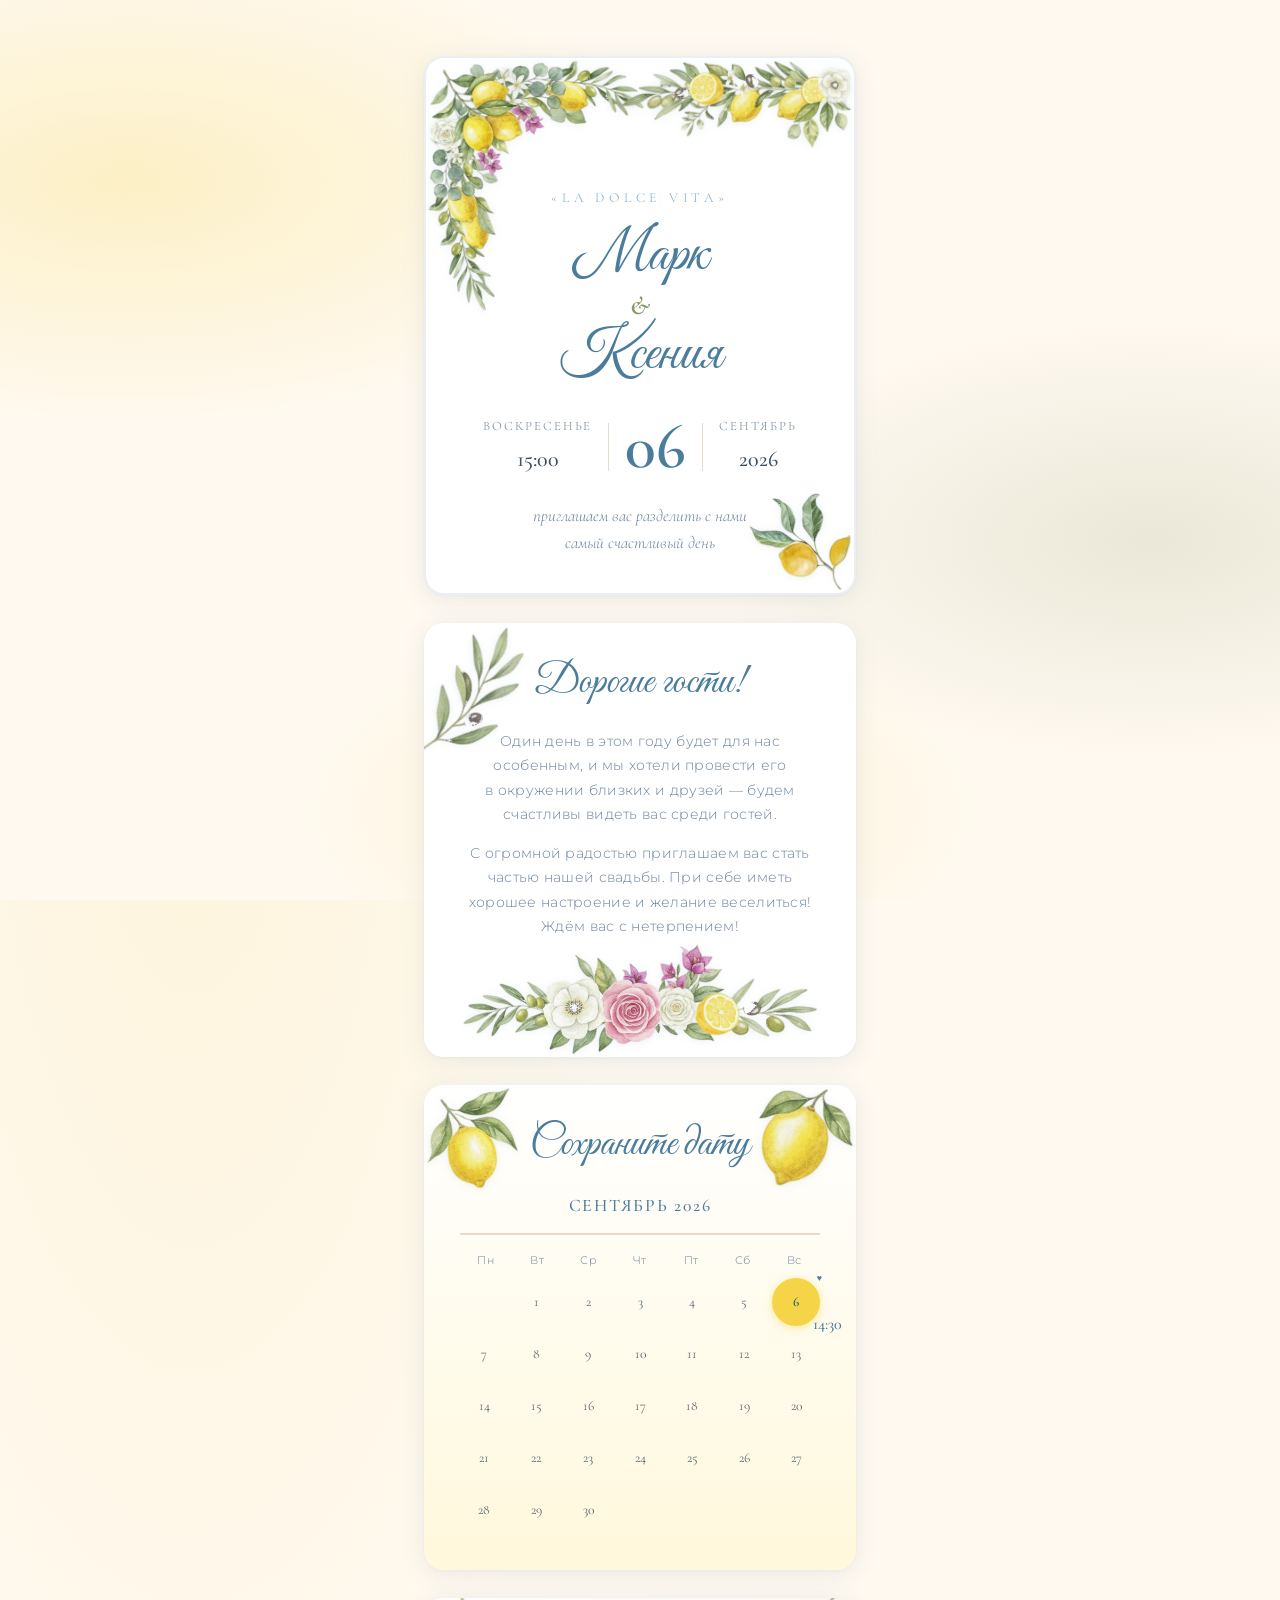
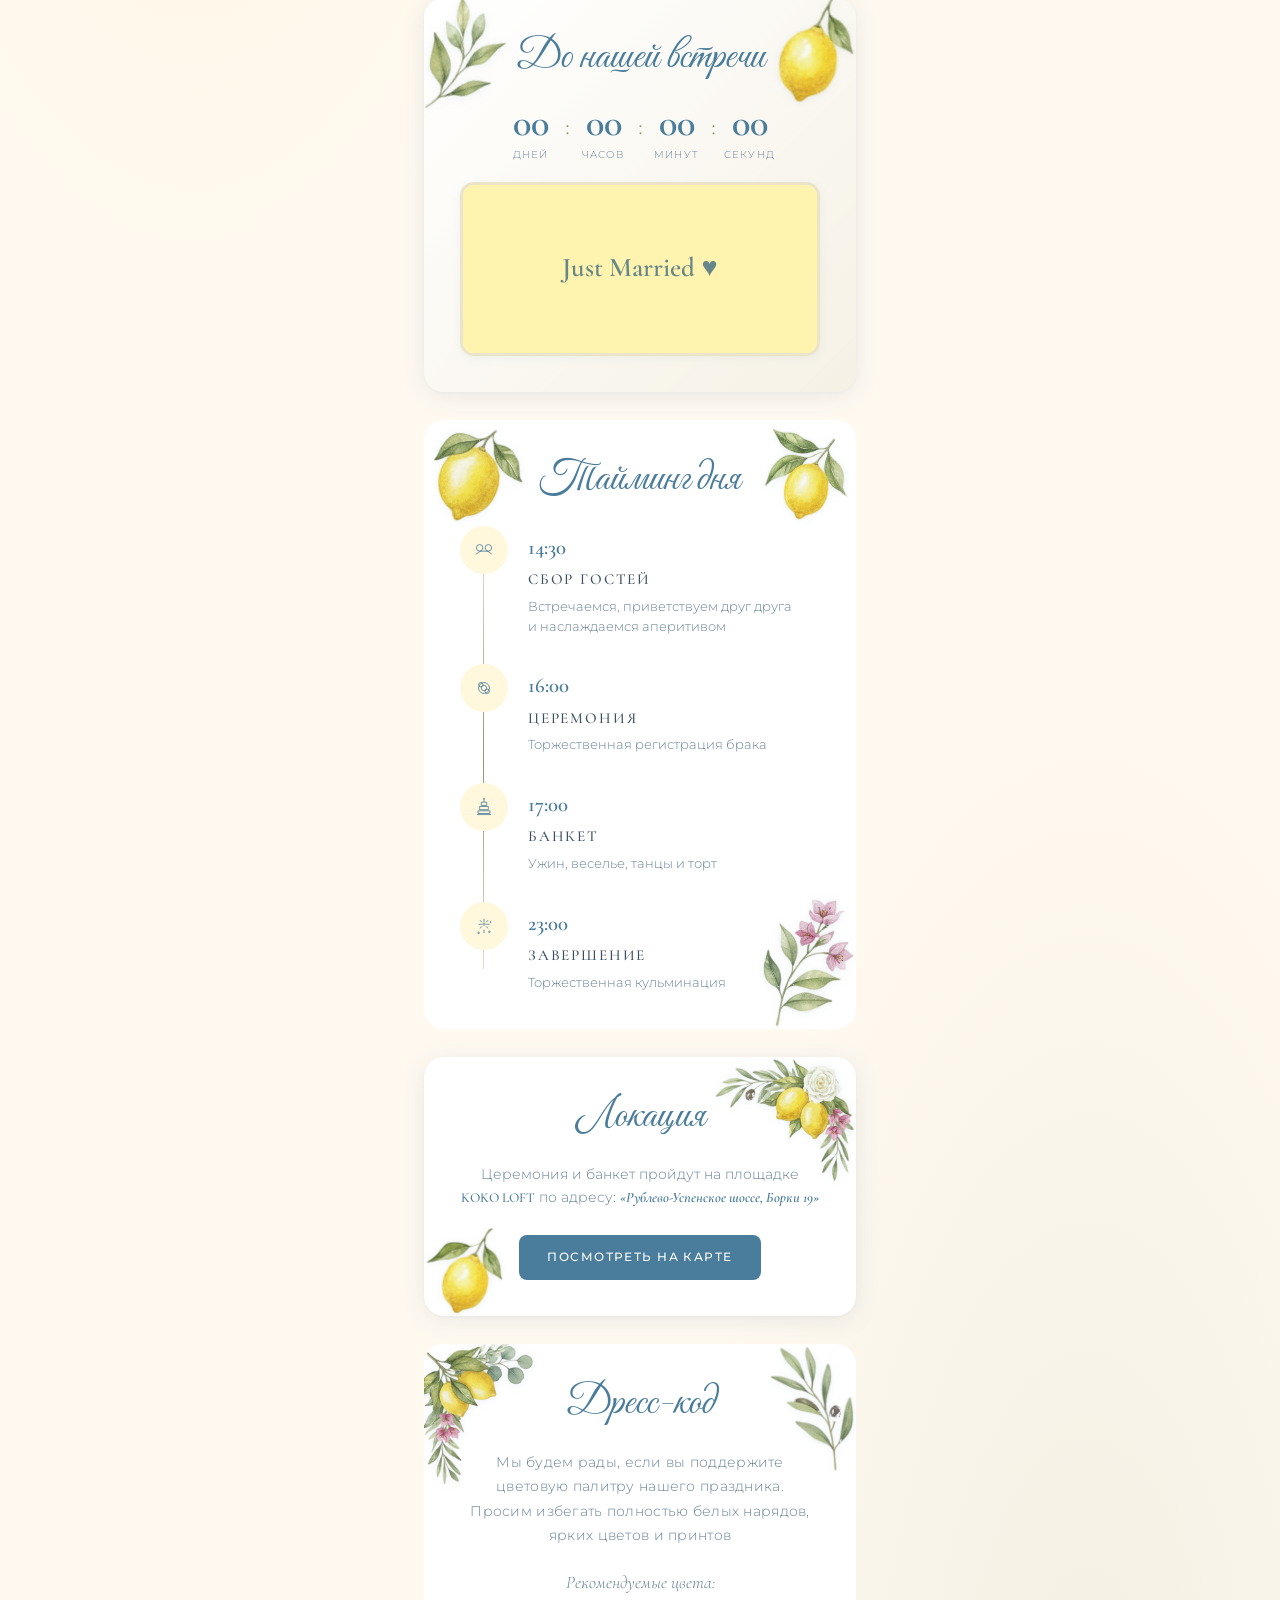
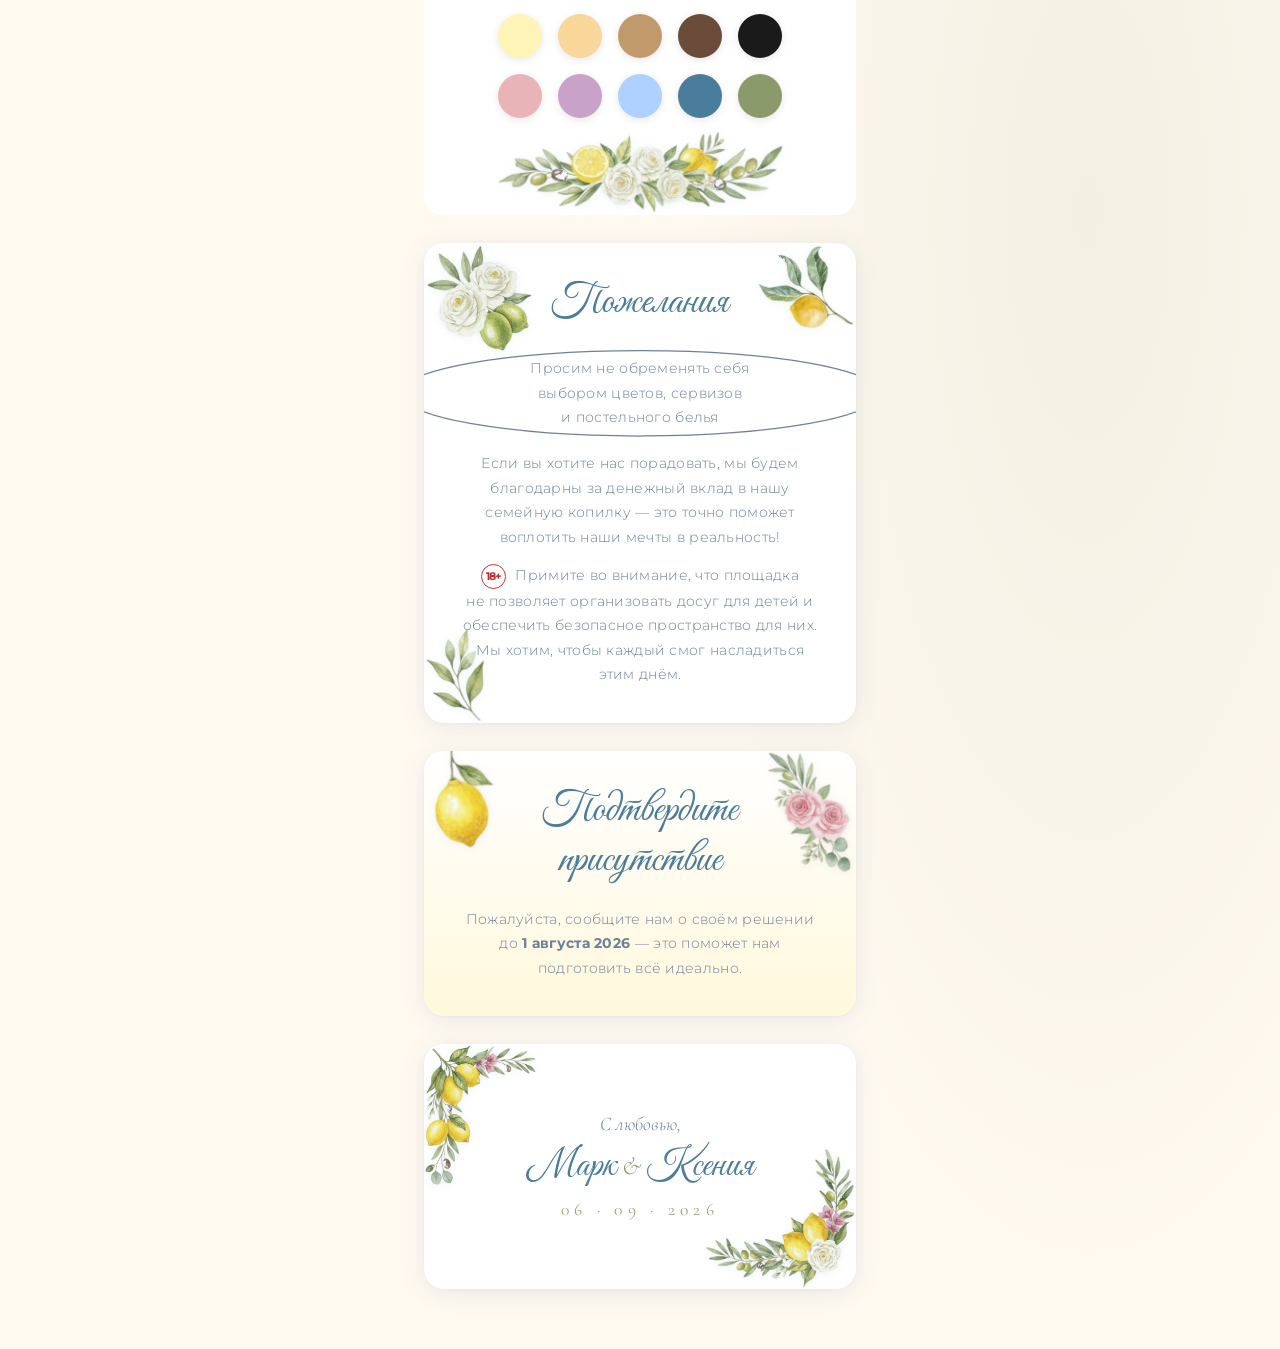
==== index.html @ 400077bd "commit_1" ====
<!DOCTYPE html>
<html lang="ru">
<head>
  <meta charset="UTF-8">
  <meta name="viewport" content="width=device-width, initial-scale=1.0, viewport-fit=cover">
  <title>Марк & Ксения — 06.09.2026</title>
  <meta name="description" content="Приглашение на свадьбу Марка и Ксении — 6 сентября 2026">
  <link rel="preconnect" href="https://fonts.googleapis.com">
  <link rel="preconnect" href="https://fonts.gstatic.com" crossorigin>
  <link href="https://fonts.googleapis.com/css2?family=Cormorant+Garamond:ital,wght@0,400;0,500;0,600;1,400&family=Great+Vibes&family=Montserrat:wght@300;400;500&display=swap" rel="stylesheet">
  <link rel="stylesheet" href="styles.css">
</head>
<body>

  <div class="page-bg"></div>

  <main class="invitation">

    <!-- HERO -->
    <section class="section hero" id="hero">
      <div class="card card--hero card--decorated">
        <img class="deco deco--footer-tl" src="photos/deco/sheet1-auto02.png" alt="" aria-hidden="true">
        <img class="deco deco--footer-tr" src="photos/deco/sheet1-auto01.png" alt="" aria-hidden="true">
        <img class="deco deco--footer-br" src="photos/deco/sheet1-auto09.png" alt="" aria-hidden="true">
        <div class="card__content">
          <p class="hero__subtitle">«La Dolce Vita»</p>
          <h1 class="hero__names">
            <span class="hero__name">Марк</span>
            <span class="hero__amp">&</span>
            <span class="hero__name">Ксения</span>
          </h1>
          <div class="hero__date">
            <div class="hero__date-part">
              <span class="hero__date-label">воскресенье</span>
              <span class="hero__date-time">15:00</span>
            </div>
            <div class="hero__date-divider"></div>
            <div class="hero__date-day">06</div>
            <div class="hero__date-divider"></div>
            <div class="hero__date-part">
              <span class="hero__date-label">сентябрь</span>
              <span class="hero__date-year">2026</span>
            </div>
          </div>
          <p class="hero__tagline">приглашаем вас разделить с нами<br>самый счастливый день</p>
        </div>
      </div>
    </section>

    <!-- WELCOME -->
    <section class="section welcome">
      <div class="card card--welcome card--decorated">
        <img class="deco deco--footer-tl" src="photos/deco/sheet2-auto07-mirror.png" alt="" aria-hidden="true">
        <div class="card__content">
          <h2 class="section-title">Дорогие гости!</h2>
          <p class="text-body">
            Один день в этом году будет для нас особенным, и мы хотели провести его
            в&nbsp;окружении близких и друзей — будем счастливы видеть вас среди гостей.
          </p>
          <p class="text-body">
            С огромной радостью приглашаем вас стать частью нашей свадьбы.
            При себе иметь хорошее настроение и желание веселиться!
            Ждём вас с нетерпением!
          </p>
        </div>
        <img class="deco deco--welcome-bottom" src="photos/deco/sheet1-auto13.png" alt="" aria-hidden="true">
      </div>
    </section>

    <!-- CALENDAR -->
    <section class="section calendar-section">
      <div class="card card--calendar card--decorated">
        <img class="deco deco--card-tl" src="photos/deco/sheet1-auto06-mirror.png" alt="" aria-hidden="true">
        <img class="deco deco--card-tr" src="photos/deco/sheet2-auto03.png" alt="" aria-hidden="true">
        <div class="card__content">
          <h2 class="section-title">Сохраните дату</h2>
          <div class="calendar">
            <div class="calendar__header">
              <span class="calendar__month">Сентябрь 2026</span>
            </div>
            <div class="calendar__weekdays">
              <span>Пн</span><span>Вт</span><span>Ср</span><span>Чт</span>
              <span>Пт</span><span>Сб</span><span>Вс</span>
            </div>
            <div class="calendar__days" id="calendar-days"></div>
          </div>
        </div>
      </div>
    </section>

    <!-- COUNTDOWN -->
    <section class="section countdown-section">
      <div class="card card--countdown card--decorated">
        <img class="deco deco--card-tl" src="photos/deco/sheet2-auto08-mirror.png" alt="" aria-hidden="true">
        <img class="deco deco--card-tr" src="photos/deco/sheet1-auto04.png" alt="" aria-hidden="true">
        <div class="card__content">
          <h2 class="section-title">До нашей встречи</h2>
          <div class="countdown" id="countdown">
            <div class="countdown__item">
              <span class="countdown__num" id="cd-days">—</span>
              <span class="countdown__label">дней</span>
            </div>
            <div class="countdown__sep">:</div>
            <div class="countdown__item">
              <span class="countdown__num" id="cd-hours">—</span>
              <span class="countdown__label">часов</span>
            </div>
            <div class="countdown__sep">:</div>
            <div class="countdown__item">
              <span class="countdown__num" id="cd-mins">—</span>
              <span class="countdown__label">минут</span>
            </div>
            <div class="countdown__sep">:</div>
            <div class="countdown__item">
              <span class="countdown__num" id="cd-secs">—</span>
              <span class="countdown__label">секунд</span>
            </div>
          </div>
          <div class="countdown-runner" aria-hidden="true">
            <canvas id="countdown-runner" class="countdown-runner__canvas"></canvas>
          </div>
        </div>
      </div>
    </section>

    <!-- TIMELINE -->
    <section class="section timeline-section">
      <div class="card card--timeline card--decorated">
        <img class="deco deco--card-tl" src="photos/deco/sheet2-auto06.png" alt="" aria-hidden="true">
        <img class="deco deco--card-tr" src="photos/deco/sheet1-auto06.png" alt="" aria-hidden="true">
        <img class="deco deco--card-br" src="photos/deco/sheet2-auto05.png" alt="" aria-hidden="true">
        <div class="card__content">
          <h2 class="section-title">Тайминг дня</h2>
          <ul class="timeline">
            <li class="timeline__item">
              <div class="timeline__icon">
                <svg viewBox="0 0 48 48" fill="none" stroke="currentColor" stroke-width="1.5">
                  <circle cx="16" cy="20" r="6"/><circle cx="32" cy="20" r="6"/>
                  <path d="M10 32c2-4 6-6 14-6s12 2 14 6"/>
                </svg>
              </div>
              <div class="timeline__content">
                <time class="timeline__time">14:30</time>
                <p class="timeline__title">Сбор гостей</p>
                <p class="timeline__desc">Встречаемся, приветствуем друг друга<br>и наслаждаемся аперитивом</p>
              </div>
            </li>
            <li class="timeline__item">
              <div class="timeline__icon">
                <svg viewBox="0 0 48 48" fill="none" stroke="currentColor" stroke-width="1.5">
                  <circle cx="24" cy="24" r="10"/>
                  <circle cx="24" cy="24" r="5"/>
                  <circle cx="18" cy="18" r="4"/><circle cx="30" cy="30" r="4"/>
                </svg>
              </div>
              <div class="timeline__content">
                <time class="timeline__time">16:00</time>
                <p class="timeline__title">Церемония</p>
                <p class="timeline__desc">Торжественная регистрация брака</p>
              </div>
            </li>
            <li class="timeline__item">
              <div class="timeline__icon">
                <svg viewBox="0 0 48 48" fill="none" stroke="currentColor" stroke-width="1.5">
                  <path d="M24 10v5"/>
                  <circle cx="24" cy="9" r="1"/>
                  <path d="M19 15h10v6H19z"/>
                  <path d="M16 23h16v6H16z"/>
                  <path d="M13 31h22v5H13z"/>
                  <path d="M11 38h26"/>
                </svg>
              </div>
              <div class="timeline__content">
                <time class="timeline__time">17:00</time>
                <p class="timeline__title">Банкет</p>
                <p class="timeline__desc">Ужин, веселье, танцы и торт</p>
              </div>
            </li>
            <li class="timeline__item timeline__item--last">
              <div class="timeline__icon">
                <svg viewBox="0 0 48 48" fill="none" stroke="currentColor" stroke-width="1.5">
                  <circle cx="24" cy="18" r="2"/>
                  <path d="M24 8v6M24 28v6"/>
                  <path d="M14 18h6M28 18h6"/>
                  <path d="M16.2 10.2l4.2 4.2M27.6 21.6l4.2 4.2"/>
                  <path d="M31.8 10.2l-4.2 4.2M20.4 21.6l-4.2 4.2"/>
                  <circle cx="14" cy="34" r="1.5"/>
                  <circle cx="34" cy="32" r="1.5"/>
                  <circle cx="36" cy="14" r="1"/>
                </svg>
              </div>
              <div class="timeline__content">
                <time class="timeline__time">23:00</time>
                <p class="timeline__title">Завершение</p>
                <p class="timeline__desc">Торжественная кульминация</p>
              </div>
            </li>
          </ul>
        </div>
      </div>
    </section>

    <!-- LOCATIONS -->
    <section class="section locations-section">
      <div class="card card--decorated">
        <img class="deco deco--card-tr" src="photos/deco/sheet2-auto02-mirror.png" alt="" aria-hidden="true">
        <img class="deco deco--card-bl" src="photos/deco/sheet1-auto14.png" alt="" aria-hidden="true">
        <div class="card__content">
          <h2 class="section-title">Локация</h2>

          <div class="location">
            <p class="location__desc">
              Церемония и банкет пройдут на площадке
              <span class="location__brand">KOKO&nbsp;LOFT</span> по адресу:<br class="br--sm-only">
              <span class="location__address location__address--inline">«Рублево-Успенское шоссе, Борки 19»</span>
            </p>
            <a href="https://yandex.ru/maps/org/koko_loft/232007158534/" target="_blank" rel="noopener" class="btn btn--map">
              Посмотреть на карте
            </a>
          </div>
        </div>
      </div>
    </section>

    <!-- DRESS CODE -->
    <section class="section dresscode-section">
      <div class="card card--dresscode card--decorated">
          <img class="deco deco--card-tl" src="photos/deco/sheet2-auto11-rotated.png" alt="" aria-hidden="true">
          <img class="deco deco--card-tr" src="photos/deco/sheet2-auto07-mirror.png" alt="" aria-hidden="true">
          <div class="card__content">
            <h2 class="section-title">Дресс-код</h2>
            <p class="text-body">
              Мы будем рады, если вы поддержите цветовую палитру нашего праздника.
              Просим&nbsp;избегать полностью белых нарядов, ярких&nbsp;цветов и принтов
            </p>
            <p class="dresscode__hint">Рекомендуемые цвета:</p>
            <div class="color-palette">
              <div class="color-palette__row">
                <div class="color-swatch" style="--swatch: #FFF4B8" aria-hidden="true"></div>
                <div class="color-swatch" style="--swatch: #f9d69a" aria-hidden="true"></div>
                <div class="color-swatch" style="--swatch: #C19A6B" aria-hidden="true"></div>
                <div class="color-swatch" style="--swatch: #6B4C3B" aria-hidden="true"></div>
                <div class="color-swatch" style="--swatch: #1A1A1A" aria-hidden="true"></div>
              </div>
              <div class="color-palette__row">
                <div class="color-swatch" style="--swatch: #E8B4B8" aria-hidden="true"></div>
                <div class="color-swatch" style="--swatch: #c8a2c8" aria-hidden="true"></div>
                <div class="color-swatch" style="--swatch: #aed1ff" aria-hidden="true"></div>
                <div class="color-swatch" style="--swatch: #4A7C9B" aria-hidden="true"></div>
                <div class="color-swatch" style="--swatch: #8B9A6B" aria-hidden="true"></div>
              </div>
            </div>
          </div>
          <img class="deco deco--dresscode-bottom" src="photos/deco/sheet1-auto03-rotated.png" alt="" aria-hidden="true">
      </div>
    </section>

    <!-- WISHES -->
    <section class="section wishes-section">
      <div class="card card--decorated">
        <img class="deco deco--card-tl" src="photos/deco/sheet2-auto04.png" alt="" aria-hidden="true">
        <img class="deco deco--card-tr" src="photos/deco/sheet1-auto10.png" alt="" aria-hidden="true">
        <img class="deco deco--card-bl" src="photos/deco/sheet2-auto08.png" alt="" aria-hidden="true">
        <div class="card__content">
          <h2 class="section-title">Пожелания</h2>
          <div class="wishes-highlight">
            <svg class="wishes-highlight__frame" viewBox="0 0 400 100" preserveAspectRatio="none" aria-hidden="true">
              <ellipse class="wishes-highlight__oval" cx="200" cy="50" rx="213.4" ry="38"/>
            </svg>
            <p class="text-body wishes-highlight__text">
              Просим не обременять себя<br class="br--sm-only">
              выбором цветов, сервизов<br class="br--sm-only">
              и&nbsp;постельного белья
            </p>
          </div>
          <p class="text-body">
            Если вы хотите нас порадовать, мы будем благодарны за денежный вклад в нашу семейную копилку —
            это точно поможет воплотить наши мечты в реальность!
          </p>
          <p class="text-body">
            <span class="wishes-age">18+</span> Примите во внимание, что площадка не&nbsp;позволяет организовать досуг для детей и обеспечить
            безопасное пространство для&nbsp;них. Мы хотим, чтобы каждый смог насладиться этим&nbsp;днём.
          </p>
        </div>
      </div>
    </section>

    <!-- RSVP -->
    <section class="section rsvp-section">
      <div class="card card--rsvp card--decorated">
        <img class="deco deco--card-tl" src="photos/deco/sheet1-auto04.png" alt="" aria-hidden="true">
        <img class="deco deco--card-tr" src="photos/deco/sheet1-auto08.png" alt="" aria-hidden="true">
        <div class="card__content">
          <h2 class="section-title">Подтвердите<br class="br--pro-max-only br--sm-only"> присутствие</h2>
          <p class="text-body">
            Пожалуйста, сообщите нам о своём решении до
            <strong>1 августа 2026</strong> — это поможет нам
            подготовить всё идеально.
          </p>
        </div>
      </div>
    </section>

    <!-- FOOTER -->
    <footer class="footer">
      <div class="card card--footer card--decorated">
        <img class="deco deco--footer-tl" src="photos/deco/sheet2-auto01-mirror.png" alt="" aria-hidden="true">
        <img class="deco deco--footer-br" src="photos/deco/sheet2-auto09.png" alt="" aria-hidden="true">
        <div class="card__content">
          <p class="footer__text">С любовью,</p>
          <p class="footer__names">
            <span class="footer__name">Марк</span>
            <span class="footer__amp">&</span>
            <span class="footer__name">Ксения</span>
          </p>
          <p class="footer__date">06 · 09 · 2026</p>
        </div>
      </div>
    </footer>

  </main>

  <script src="runner.js"></script>
  <script src="script.js"></script>
</body>
</html>
---- styles.css ----
/* ── Variables ── */
:root {
  --cream: #FFF9F0;
  --lemon: #F5D547;
  --lemon-light: #FFF3B0;
  --lemon-pale: #FFF8DC;
  --olive: #8B9A6B;
  --olive-dark: #6B7A52;
  --blue: #4A7C9B;
  --blue-dark: #2E5F7A;
  --blue-light: #7BA7C4;
  --beige: #E8DCC8;
  --text: #3D4F5F;
  --text-light: #6B8299;
  --white: #FFFFFF;
  --shadow: rgba(74, 124, 155, 0.12);
  --radius: 20px;
  --font-script: 'Great Vibes', cursive;
  --font-serif: 'Cormorant Garamond', Georgia, serif;
  --font-sans: 'Montserrat', system-ui, sans-serif;
}

/* ── Reset & Base ── */
*, *::before, *::after { box-sizing: border-box; margin: 0; padding: 0; }

html {
  scroll-behavior: smooth;
  -webkit-text-size-adjust: 100%;
}

body {
  font-family: var(--font-sans);
  font-weight: 300;
  color: var(--text);
  background: var(--cream);
  line-height: 1.7;
  overflow-x: hidden;
}

/* ── Background ── */
.page-bg {
  position: fixed;
  inset: 0;
  z-index: 0;
  background:
    radial-gradient(ellipse 60% 40% at 10% 20%, rgba(245, 213, 71, 0.25) 0%, transparent 70%),
    radial-gradient(ellipse 50% 35% at 90% 60%, rgba(139, 154, 107, 0.18) 0%, transparent 70%),
    radial-gradient(ellipse 40% 30% at 50% 90%, rgba(245, 213, 71, 0.15) 0%, transparent 70%),
    var(--cream);
  pointer-events: none;
}

/* ── Layout ── */
.invitation {
  position: relative;
  z-index: 1;
  width: 100%;
  max-width: 480px;
  margin: 0 auto;
  padding:
    max(12px, env(safe-area-inset-top, 0px))
    max(16px, env(safe-area-inset-right, 0px))
    max(40px, env(safe-area-inset-bottom, 0px))
    max(16px, env(safe-area-inset-left, 0px));
}

.section {
  position: relative;
  margin-bottom: 28px;
  overflow: visible;
}

/* ── Cards ── */
.card {
  background: var(--white);
  border-radius: var(--radius);
  padding: 32px 28px;
  box-shadow: 0 4px 24px var(--shadow), 0 1px 4px rgba(0,0,0,0.04);
  position: relative;
}

.card--decorated {
  overflow: hidden;
}

.card--decorated .card__content {
  position: relative;
  z-index: 1;
  min-width: 0;
}

/* ── Typography ── */
.section-title {
  font-family: var(--font-script);
  font-size: clamp(2rem, 6vw, 2.6rem);
  color: var(--blue);
  text-align: center;
  margin-bottom: 20px;
  font-weight: 400;
  line-height: 1.2;
}

.text-body {
  font-size: 0.9rem;
  color: var(--text-light);
  text-align: center;
  margin-bottom: 14px;
  letter-spacing: 0.02em;
}

.text-body:last-child { margin-bottom: 0; }

/* ── Botanical decorations (inside cards only) ── */
.deco {
  position: absolute;
  pointer-events: none;
  object-fit: contain;
  z-index: 0;
  filter: drop-shadow(0 1px 4px rgba(74, 124, 155, 0.1));
}

.deco--card-tl {
  top: 6px;
  left: 6px;
  width: clamp(64px, 18vw, 96px);
  max-height: 38%;
}

.deco--card-tr {
  top: 6px;
  right: 6px;
  width: clamp(58px, 16vw, 88px);
  max-height: 38%;
}

.deco--card-br {
  bottom: 6px;
  right: 6px;
  width: clamp(64px, 18vw, 96px);
  max-height: 38%;
}

.deco--card-bl {
  bottom: 6px;
  left: 6px;
  width: clamp(58px, 16vw, 88px);
  max-height: 38%;
}

.deco--garland {
  position: relative;
  display: block;
  width: 100%;
  max-height: 72px;
  margin: 0 auto 14px;
  object-fit: contain;
  z-index: 0;
  filter: drop-shadow(0 1px 4px rgba(74, 124, 155, 0.08));
}

.deco--footer-tl {
  top: 0;
  left: 0;
  width: clamp(140px, 44vw, 220px);
  max-height: 58%;
  object-position: left top;
}

.deco--footer-tr {
  top: 0;
  right: 0;
  width: clamp(160px, 52vw, 260px);
  max-height: 34%;
  object-position: right top;
}

.deco--footer-br {
  bottom: 0;
  right: 0;
  width: clamp(140px, 44vw, 220px);
  max-height: 58%;
  object-position: right bottom;
}

.deco--footer-bc {
  bottom: 0;
  left: 50%;
  transform: translateX(-50%);
  width: min(94%, 340px);
  max-height: 32%;
  object-position: center bottom;
}

.deco--after-text {
  position: relative;
  display: block;
  width: min(100%, 340px);
  margin: 0 auto;
  transform: none;
  max-height: none;
}

.card--welcome {
  --welcome-garland-h: clamp(81px, 24vw, 115px);
  padding-bottom: 0;
}

.card--welcome .deco--footer-tl {
  top: -10px;
  left: 80px;
  width: clamp(81px, 25.6vw, 128px);
  max-height: 34%;
  transform: rotate(60deg);
  transform-origin: left top;
}

.card--welcome .card__content {
  padding-bottom: calc(var(--welcome-garland-h) * 0.714);
}

.card--welcome .card__content > .text-body:last-of-type {
  margin-bottom: 0;
}

.card--welcome .deco--welcome-bottom {
  bottom: 0;
  left: 0;
  width: 100%;
  max-height: var(--welcome-garland-h);
  object-position: center bottom;
}

/* ── Hero ── */
.hero {
  padding-top: 32px;
  text-align: center;
}

.card--hero {
  --hero-garland-h: clamp(68px, 20vw, 92px);
  padding: 12px 28px 36px;
  border: 2px solid rgba(74, 124, 155, 0.12);
}

.card--hero .deco--footer-tr {
  max-height: var(--hero-garland-h);
}

.card--hero .deco--footer-br {
  width: clamp(79px, 22vw, 108px);
  max-height: 29%;
}

.card--hero .card__content {
  padding-top: var(--hero-garland-h);
}

.hero__subtitle {
  font-family: var(--font-serif);
  font-size: 0.85rem;
  letter-spacing: 0.35em;
  text-transform: uppercase;
  color: var(--blue-light);
  margin-bottom: 16px;
}

.hero__names {
  display: flex;
  flex-direction: column;
  align-items: center;
  gap: 0;
  margin-bottom: 28px;
}

.hero__name {
  font-family: var(--font-script);
  font-size: clamp(2.8rem, 10vw, 3.6rem);
  color: var(--blue);
  line-height: 1.1;
  font-weight: 400;
}

.hero__amp {
  font-family: var(--font-serif);
  font-size: 1.6rem;
  color: var(--olive);
  font-style: italic;
  margin: -4px 0;
}

.hero__date {
  display: flex;
  align-items: center;
  justify-content: center;
  gap: 16px;
  margin-bottom: 24px;
}

.hero__date-part {
  display: flex;
  flex-direction: column;
  align-items: center;
  gap: 4px;
}

.hero__date-label {
  font-family: var(--font-serif);
  font-size: 0.8rem;
  text-transform: uppercase;
  letter-spacing: 0.15em;
  color: var(--text-light);
}

.hero__date-time,
.hero__date-year {
  font-family: var(--font-serif);
  font-size: 1.38rem;
  color: var(--text);
  font-weight: 500;
}

.hero__date-day {
  font-family: var(--font-serif);
  font-size: clamp(3rem, 12vw, 4rem);
  font-weight: 600;
  color: var(--blue);
  line-height: 1;
}

.hero__date-divider {
  width: 1px;
  height: 48px;
  background: var(--beige);
}

.hero__tagline {
  font-family: var(--font-serif);
  font-size: 1.05rem;
  font-style: italic;
  color: var(--text-light);
  line-height: 1.6;
}

/* ── Calendar ── */
.card--calendar {
  background: linear-gradient(180deg, var(--white) 0%, var(--lemon-pale) 100%);
}

.card--calendar .deco--card-tl,
.card--calendar .deco--card-tr {
  top: 0;
  max-height: none;
}

.card--calendar .deco--card-tl {
  left: 0;
  width: clamp(70px, 19.8vw, 106px);
  height: clamp(70px, 19.8vw, 106px);
  object-position: left top;
}

.card--calendar .deco--card-tr {
  right: 0;
  width: clamp(68px, 19.4vw, 104px);
  height: clamp(68px, 19.4vw, 104px);
  object-position: right top;
}

.calendar__header {
  text-align: center;
  margin-bottom: 16px;
  padding-bottom: 12px;
  border-bottom: 2px solid var(--beige);
}

.calendar__month {
  font-family: var(--font-serif);
  font-size: 1.1rem;
  font-weight: 500;
  color: var(--blue);
  letter-spacing: 0.1em;
  text-transform: uppercase;
}

.calendar__weekdays {
  display: grid;
  grid-template-columns: repeat(7, 1fr);
  text-align: center;
  font-size: 0.7rem;
  color: var(--text-light);
  margin-bottom: 8px;
  letter-spacing: 0.05em;
}

.calendar__days {
  display: grid;
  grid-template-columns: repeat(7, 1fr);
  gap: 4px;
  text-align: center;
}

.calendar__day {
  aspect-ratio: 1;
  display: flex;
  align-items: center;
  justify-content: center;
  font-family: var(--font-serif);
  font-size: 0.85rem;
  color: var(--text);
  border-radius: 50%;
  position: relative;
}

.calendar__day--empty { visibility: hidden; }

.calendar__day--wedding {
  background: var(--lemon);
  color: var(--blue-dark);
  font-weight: 600;
  box-shadow: 0 2px 8px rgba(245, 213, 71, 0.5);
}

.calendar__day--wedding::before {
  content: '14:30';
  position: absolute;
  bottom: -6px;
  right: -22px;
  font-size: 1rem;
  font-weight: 500;
  line-height: 1;
  white-space: nowrap;
  color: var(--blue);
}

.calendar__day--wedding::after {
  content: '♥';
  position: absolute;
  top: -6px;
  right: -2px;
  font-size: 0.55rem;
  color: var(--blue);
}

/* ── Countdown ── */
.card--countdown {
  background: linear-gradient(135deg, var(--white) 0%, rgba(139, 154, 107, 0.08) 100%);
}

.card--countdown .deco--card-tl {
  top: -10px;
  left: 15px;
  width: clamp(81px, 22.4vw, 123px);
  height: clamp(81px, 22.4vw, 123px);
  max-height: none;
  object-position: left top;
  transform: rotate(10deg);
  transform-origin: left top;
}

.card--countdown .deco--card-tr {
  top: 0;
  right: -16px;
  width: clamp(81px, 22.4vw, 123px);
  height: clamp(81px, 22.4vw, 123px);
  max-height: none;
  object-position: right top;
  transform: rotate(15deg);
  transform-origin: right top;
}

.countdown {
  display: flex;
  align-items: center;
  justify-content: center;
  gap: 6px;
}

.countdown__item {
  display: flex;
  flex-direction: column;
  align-items: center;
  min-width: 56px;
}

.countdown__num {
  font-family: var(--font-serif);
  font-size: clamp(1.8rem, 7vw, 2.4rem);
  font-weight: 600;
  color: var(--blue);
  line-height: 1;
}

.countdown__label {
  font-size: 0.65rem;
  text-transform: uppercase;
  letter-spacing: 0.1em;
  color: var(--text-light);
  margin-top: 4px;
}

.countdown__sep {
  font-family: var(--font-serif);
  font-size: 1.6rem;
  color: var(--olive);
  margin-bottom: 16px;
}

.countdown-runner {
  margin-top: 18px;
  border-radius: 14px;
  overflow: hidden;
  border: 3px solid #EBE4C8;
  box-shadow: 0 2px 10px rgba(74, 124, 155, 0.08);
  line-height: 0;
}

.countdown-runner__canvas {
  display: block;
  width: 100%;
  height: clamp(120px, 32vw, 168px);
}

/* ── Timeline ── */
.card--timeline {
  box-shadow: none;
}

.card--timeline .deco--card-br {
  bottom: 0;
  right: 0;
  object-position: right bottom;
}

.timeline {
  list-style: none;
  position: relative;
  padding-left: 0;
}

.timeline::before {
  content: '';
  position: absolute;
  left: 23px;
  top: 24px;
  bottom: 24px;
  width: 1px;
  background: linear-gradient(180deg, var(--beige), var(--olive), var(--beige));
}

.timeline__item {
  display: flex;
  gap: 20px;
  padding-bottom: 28px;
  position: relative;
}

.timeline__item--last { padding-bottom: 0; }

.timeline__item--last .timeline__icon svg {
  transform: translateY(1.5px);
}

.timeline__icon {
  flex-shrink: 0;
  width: 48px;
  height: 48px;
  display: flex;
  align-items: center;
  justify-content: center;
  background: var(--lemon-pale);
  border-radius: 50%;
  color: var(--blue);
  position: relative;
  z-index: 1;
}

.timeline__icon svg {
  width: 26px;
  height: 26px;
}

.timeline__content { flex: 1; padding-top: 4px; }

.timeline__time {
  font-family: var(--font-serif);
  font-size: 1.3rem;
  font-weight: 600;
  color: var(--blue);
  display: block;
  margin-bottom: 2px;
}

.timeline__title {
  font-family: var(--font-serif);
  font-size: 0.95rem;
  font-weight: 500;
  text-transform: uppercase;
  letter-spacing: 0.12em;
  color: var(--text);
  margin-bottom: 4px;
}

.timeline__desc {
  font-size: 0.82rem;
  color: var(--text-light);
  line-height: 1.5;
}

/* ── Locations ── */
.locations-section .deco--card-tr {
  top: 0;
  right: 0;
  width: clamp(94px, 26vw, 142px);
  max-height: 61.6%;
  object-position: right top;
}

.locations-section .deco--card-bl {
  bottom: 0;
  left: 0;
  width: clamp(53px, 14.7vw, 81px);
  max-height: 35%;
  object-position: left bottom;
}

.location {
  text-align: center;
}

.location__name {
  font-family: var(--font-serif);
  font-size: 1.2rem;
  font-weight: 500;
  color: var(--blue);
  margin-bottom: 10px;
}

.location__brand {
  font-family: var(--font-serif);
  font-weight: 500;
  color: var(--blue);
  white-space: nowrap;
}

.location__desc {
  font-size: 0.85rem;
  color: var(--text-light);
  margin-bottom: 25px;
}

.location__address {
  font-family: var(--font-serif);
  font-size: 0.9rem;
  font-weight: 600;
  font-style: italic;
  color: var(--blue);
  margin-bottom: 16px;
}

.location__desc .location__address--inline {
  display: inline;
  margin-bottom: 0;
}

.location-divider {
  height: 1px;
  background: var(--beige);
  margin: 28px 0;
}

/* ── Buttons ── */
.btn {
  display: inline-block;
  padding: 12px 28px;
  border-radius: 8px;
  font-family: var(--font-sans);
  font-size: 0.75rem;
  font-weight: 500;
  letter-spacing: 0.12em;
  text-transform: uppercase;
  text-decoration: none;
  transition: transform 0.2s, box-shadow 0.2s, background 0.2s;
  cursor: pointer;
  border: none;
}

.btn--map {
  background: var(--blue);
  color: var(--white);
}

.btn--map:hover {
  background: var(--blue-dark);
  transform: translateY(-1px);
  box-shadow: 0 4px 12px rgba(74, 124, 155, 0.3);
}

.btn--primary {
  background: var(--olive);
  color: var(--white);
  margin-top: 8px;
}

.btn--primary:hover {
  background: var(--olive-dark);
  transform: translateY(-1px);
  box-shadow: 0 4px 12px rgba(139, 154, 107, 0.35);
}

/* ── Dress Code ── */
.stripe-bg {
  background: repeating-linear-gradient(
    90deg,
    rgba(74, 124, 155, 0.06) 0px,
    rgba(74, 124, 155, 0.06) 8px,
    transparent 8px,
    transparent 16px
  );
  border-radius: var(--radius);
  padding: 4px;
}

.card--dresscode {
  box-shadow: none;
  --dresscode-deco-h: clamp(61px, 18vw, 86px);
  padding-bottom: 0;
}

.card--dresscode .deco--card-tl {
  top: -4px;
  left: -9px;
  width: clamp(80px, 22.5vw, 120px);
  max-height: 47.5%;
  object-position: left top;
}

.card--dresscode .deco--card-tr {
  top: 0;
  right: 0;
  object-position: right top;
}

.card--dresscode .card__content {
  padding-bottom: calc(var(--dresscode-deco-h) * 0.714);
}

.card--dresscode .deco--dresscode-bottom {
  bottom: 0;
  left: 0;
  width: 100%;
  max-height: var(--dresscode-deco-h);
  object-position: center bottom;
}

.dresscode__hint {
  text-align: center;
  font-family: var(--font-serif);
  font-size: 1.1rem;
  font-style: italic;
  color: var(--text-light);
  margin: 20px 0 16px;
}

.color-palette {
  display: flex;
  flex-direction: column;
  align-items: center;
  gap: 16px;
}

.color-palette__row {
  display: flex;
  justify-content: center;
  flex-wrap: wrap;
  gap: 16px;
}

.color-swatch {
  display: block;
}

.color-swatch::before {
  content: '';
  display: block;
  width: 44px;
  height: 44px;
  border-radius: 50%;
  background: var(--swatch);
  box-shadow: 0 2px 8px rgba(0,0,0,0.1);
}

/* ── Wishes ── */
.wishes-grid {
  display: flex;
  flex-direction: column;
  gap: 24px;
}

.wish {
  text-align: center;
}

.wish__icon {
  margin-bottom: 12px;
}

.wish__icon img {
  width: 64px;
  height: auto;
  object-fit: contain;
}

.wishes-section .section-title {
  margin-bottom: 0;
}

.wishes-section .deco--card-tl {
  top: 0;
  left: 0;
  width: clamp(74px, 21vw, 110px);
  max-height: 43.7%;
  object-position: left top;
}

.wishes-section .deco--card-tr {
  top: 0;
  right: 0;
  width: clamp(67px, 18.4vw, 101px);
  max-height: 43.7%;
  object-position: right top;
}

.wishes-section .deco--card-bl {
  bottom: 0;
  left: 0;
  width: clamp(41px, 11.2vw, 62px);
  max-height: 26.6%;
  object-position: left bottom;
}

.wishes-highlight {
  display: grid;
  place-items: center;
  margin: 0 -28px 0;
  padding: 8px 28px 2px;
}

.wishes-highlight__frame {
  grid-area: 1 / 1;
  width: 125%;
  height: 100%;
  min-height: 76px;
  justify-self: center;
  pointer-events: none;
}

.wishes-highlight__oval {
  fill: none;
  stroke: var(--text-light);
  stroke-width: 1.25;
  vector-effect: non-scaling-stroke;
  shape-rendering: geometricPrecision;
}

.wishes-highlight__text {
  grid-area: 1 / 1;
  position: relative;
  z-index: 1;
  margin: 0;
  padding: 6px 0;
  max-width: 68%;
  text-align: center;
}

.wishes-age {
  display: inline-flex;
  align-items: center;
  justify-content: center;
  box-sizing: border-box;
  width: 25px;
  height: 25px;
  border-radius: 50%;
  border: 1.5px solid #D32F2F;
  background: var(--white);
  color: #C62828;
  font-family: var(--font-sans);
  font-size: 11px;
  font-weight: 700;
  line-height: 1;
  letter-spacing: -0.06em;
  vertical-align: middle;
  margin-right: 0.45em;
  flex-shrink: 0;
}

/* ── RSVP ── */
.card--rsvp {
  background: linear-gradient(180deg, var(--white), var(--lemon-pale));
  text-align: center;
}

.card--rsvp .deco--card-tl {
  top: 0;
  left: -10px;
  width: clamp(70px, 20vw, 105px);
  max-height: 41.8%;
  object-position: left top;
  transform: rotate(-15deg);
  transform-origin: left top;
}

.card--rsvp .deco--card-tr {
  top: -20px;
  right: 45px;
  width: clamp(83px, 23vw, 126px);
  max-height: 54.3%;
  object-position: right top;
  transform: rotate(-25deg);
  transform-origin: right top;
}

/* ── Footer ── */
.footer {
  padding: 0;
}

.card--footer {
  text-align: center;
}

.card--footer .card__content {
  padding: 28px 24px;
}

.card--footer .footer__date {
  margin-bottom: 0;
}

.footer__text {
  font-family: var(--font-serif);
  font-size: 1.2rem;
  font-style: italic;
  color: var(--text-light);
  margin-bottom: 4px;
}

.footer__names {
  display: flex;
  align-items: center;
  justify-content: center;
  gap: 0.35em;
  margin-bottom: 8px;
}

.footer__name {
  font-family: var(--font-script);
  font-size: 2.4rem;
  color: var(--blue);
  line-height: 1.1;
}

.footer__amp {
  font-family: var(--font-serif);
  font-size: 1.6rem;
  color: var(--olive);
  font-style: italic;
  margin: -4px 0;
}

.footer__date {
  font-family: var(--font-serif);
  font-size: 1.1rem;
  letter-spacing: 0.3em;
  color: var(--olive);
  margin-bottom: 24px;
}

/* ── Animations ── */
@keyframes fadeUp {
  from { opacity: 0; transform: translateY(24px); }
  to   { opacity: 1; transform: translateY(0); }
}

.section {
  animation: fadeUp 0.7s ease both;
}

.section:nth-child(2) { animation-delay: 0.05s; }
.section:nth-child(3) { animation-delay: 0.1s; }
.section:nth-child(4) { animation-delay: 0.15s; }
.section:nth-child(5) { animation-delay: 0.2s; }
.section:nth-child(6) { animation-delay: 0.25s; }
.section:nth-child(7) { animation-delay: 0.3s; }
.section:nth-child(8) { animation-delay: 0.35s; }
.section:nth-child(9) { animation-delay: 0.4s; }

/* ── Responsive ── */

/* Телефоны */
@media (max-width: 480px) {
  .invitation {
    padding-left: max(12px, env(safe-area-inset-left, 0px));
    padding-right: max(12px, env(safe-area-inset-right, 0px));
  }

  .section {
    margin-bottom: 22px;
  }

  .card {
    padding: 24px 18px;
    border-radius: 16px;
  }

  .card--hero {
    padding: 10px 16px 28px;
  }

  .hero {
    padding-top: 20px;
  }

  .hero__subtitle {
    font-size: clamp(0.68rem, 3.2vw, 0.75rem);
    letter-spacing: clamp(0.18em, 1.2vw, 0.28em);
  }

  .hero__date {
    gap: 8px;
  }

  .hero__date-divider {
    height: 40px;
  }

  .hero__date-time,
  .hero__date-year {
    font-size: 1.15rem;
  }

  .countdown {
    gap: 2px;
  }

  .countdown__item {
    min-width: 44px;
  }

  .countdown__label {
    font-size: 0.58rem;
  }

  .countdown__sep {
    font-size: 1.35rem;
    margin-bottom: 14px;
  }

  .timeline__item {
    gap: 12px;
    padding-bottom: 22px;
  }

  .timeline::before {
    left: 19px;
  }

  .timeline__icon {
    width: 40px;
    height: 40px;
  }

  .timeline__icon svg {
    width: 22px;
    height: 22px;
  }

  .timeline__time {
    font-size: 1.15rem;
  }

  .color-palette__row {
    gap: 10px;
  }

  .color-swatch::before {
    width: 36px;
    height: 36px;
  }

  .wishes-highlight {
    margin: 0 -18px 0;
    padding: 8px 18px 2px;
  }

  .wishes-highlight__text {
    max-width: 82%;
    font-size: 0.85rem;
  }

  .wishes-highlight__frame {
    width: 130%;
  }

  .calendar__day {
    font-size: 0.78rem;
  }

  .calendar__day--wedding::before {
    font-size: 0.72rem;
    right: -12px;
    bottom: -4px;
  }

  .location__brand {
    white-space: normal;
  }

  .text-body {
    font-size: 0.875rem;
  }

  .btn {
    display: block;
    width: 100%;
    max-width: 280px;
    margin-left: auto;
    margin-right: auto;
    padding: 14px 22px;
    font-size: 0.7rem;
  }

  .card--welcome .deco--footer-tl {
    left: 48px;
    width: clamp(64px, 22vw, 96px);
  }

  .card--countdown .deco--card-tr {
    right: -8px;
    width: clamp(68px, 20vw, 96px);
    height: clamp(68px, 20vw, 96px);
  }

  .card--countdown .deco--card-tl {
    left: 8px;
    width: clamp(68px, 20vw, 96px);
    height: clamp(68px, 20vw, 96px);
  }

  .locations-section .deco--card-tr {
    width: clamp(78px, 22vw, 110px);
  }

  .card--rsvp .deco--card-tr {
    right: 16px;
    top: -12px;
    width: clamp(68px, 20vw, 96px);
  }

  .card--rsvp .deco--card-tl {
    left: -6px;
    width: clamp(58px, 17vw, 88px);
  }

  .card--dresscode .deco--card-tl {
    width: clamp(68px, 20vw, 96px);
    left: -6px;
  }

  .wishes-section .deco--card-tl {
    width: clamp(62px, 18vw, 92px);
  }

  .wishes-section .deco--card-tr {
    width: clamp(58px, 16vw, 84px);
  }

  .footer__name {
    font-size: clamp(1.9rem, 9vw, 2.4rem);
  }

  .footer__amp {
    font-size: 1.35rem;
  }

  .card--footer .card__content {
    padding: 22px 16px;
  }
}

/* Очень узкие экраны */
@media (max-width: 360px) {
  .card {
    padding: 22px 14px;
  }

  .countdown__item {
    min-width: 40px;
  }

  .countdown__num {
    font-size: 1.55rem;
  }

  .calendar__day--wedding::before {
    font-size: 0.65rem;
    right: -10px;
  }
}

/* Планшеты и ноутбуки — карточка по центру, как сейчас */
@media (min-width: 481px) {
  .invitation {
    padding:
      max(16px, env(safe-area-inset-top, 0px))
      max(24px, env(safe-area-inset-right, 0px))
      max(60px, env(safe-area-inset-bottom, 0px))
      max(24px, env(safe-area-inset-left, 0px));
  }

  .card {
    padding: 36px 36px;
  }
}

@media (min-width: 768px) {
  body {
    background:
      radial-gradient(ellipse 50% 40% at 15% 15%, rgba(245, 213, 71, 0.12) 0%, transparent 70%),
      radial-gradient(ellipse 45% 35% at 85% 75%, rgba(139, 154, 107, 0.1) 0%, transparent 70%),
      var(--cream);
  }

  .invitation {
    max-width: 480px;
    padding-top: max(24px, env(safe-area-inset-top, 0px));
  }
}

/* Скрытые переносы */
.br--sm-only,
.br--pro-max-only {
  display: none;
}

/* iPhone 14 Pro Max (391–430px) */
@media (min-width: 391px) and (max-width: 430px) {
  .br--pro-max-only {
    display: block;
  }

  .card--welcome .deco--footer-tl {
    transform: rotate(60deg) scale(0.774);
  }

  .card--dresscode .deco--card-tl {
    transform: scale(0.94);
    transform-origin: left top;
  }

  .card--rsvp .deco--card-tr {
    right: 36px;
  }

  .wishes-section .deco--card-tl {
    transform: scale(1.03);
    transform-origin: left top;
  }

  .wishes-section .deco--card-tr {
    transform: scale(1.08);
    transform-origin: right top;
  }
}

/* iPhone XR (414×896) */
@media (min-width: 412px) and (max-width: 414px) {
  .locations-section .deco--card-bl {
    transform: scale(0.88);
    transform-origin: left bottom;
  }

  .locations-section .deco--card-tr {
    transform: scale(1.08);
    transform-origin: right top;
  }

  .card--dresscode .deco--card-tl {
    transform: scale(1.1);
    transform-origin: left top;
  }

  .wishes-section .deco--card-bl {
    transform: scale(0.92);
    transform-origin: left bottom;
  }
}

/* iPhone 12 Pro и уже (≤390px) */
@media (max-width: 390px) {
  .card--dresscode .deco--card-tl {
    transform: scale(1.05);
    transform-origin: left top;
  }

  .card--dresscode .card__content {
    padding-bottom: calc(var(--dresscode-deco-h) * 0.714 + 15px);
  }

  .card--rsvp .deco--card-tr {
    right: 36px;
  }

  .locations-section .deco--card-tr {
    transform: scale(1.1);
    transform-origin: right top;
  }

  .locations-section .deco--card-bl {
    bottom: auto;
    top: 0;
    left: 0;
    object-position: left top;
  }

  .wishes-section .deco--card-tl {
    transform: scale(1.05);
    transform-origin: left top;
  }

  .wishes-section .deco--card-tr {
    transform: scale(1.08);
    transform-origin: right top;
  }

  .br--sm-only {
    display: block;
  }
}

/* iPhone SE (375×667) */
@media (max-width: 375px) {
  .wishes-section .deco--card-bl {
    transform: scale(0.88);
    transform-origin: left bottom;
  }
}

@media (prefers-reduced-motion: reduce) {
  .section { animation: none; }
  html { scroll-behavior: auto; }
}
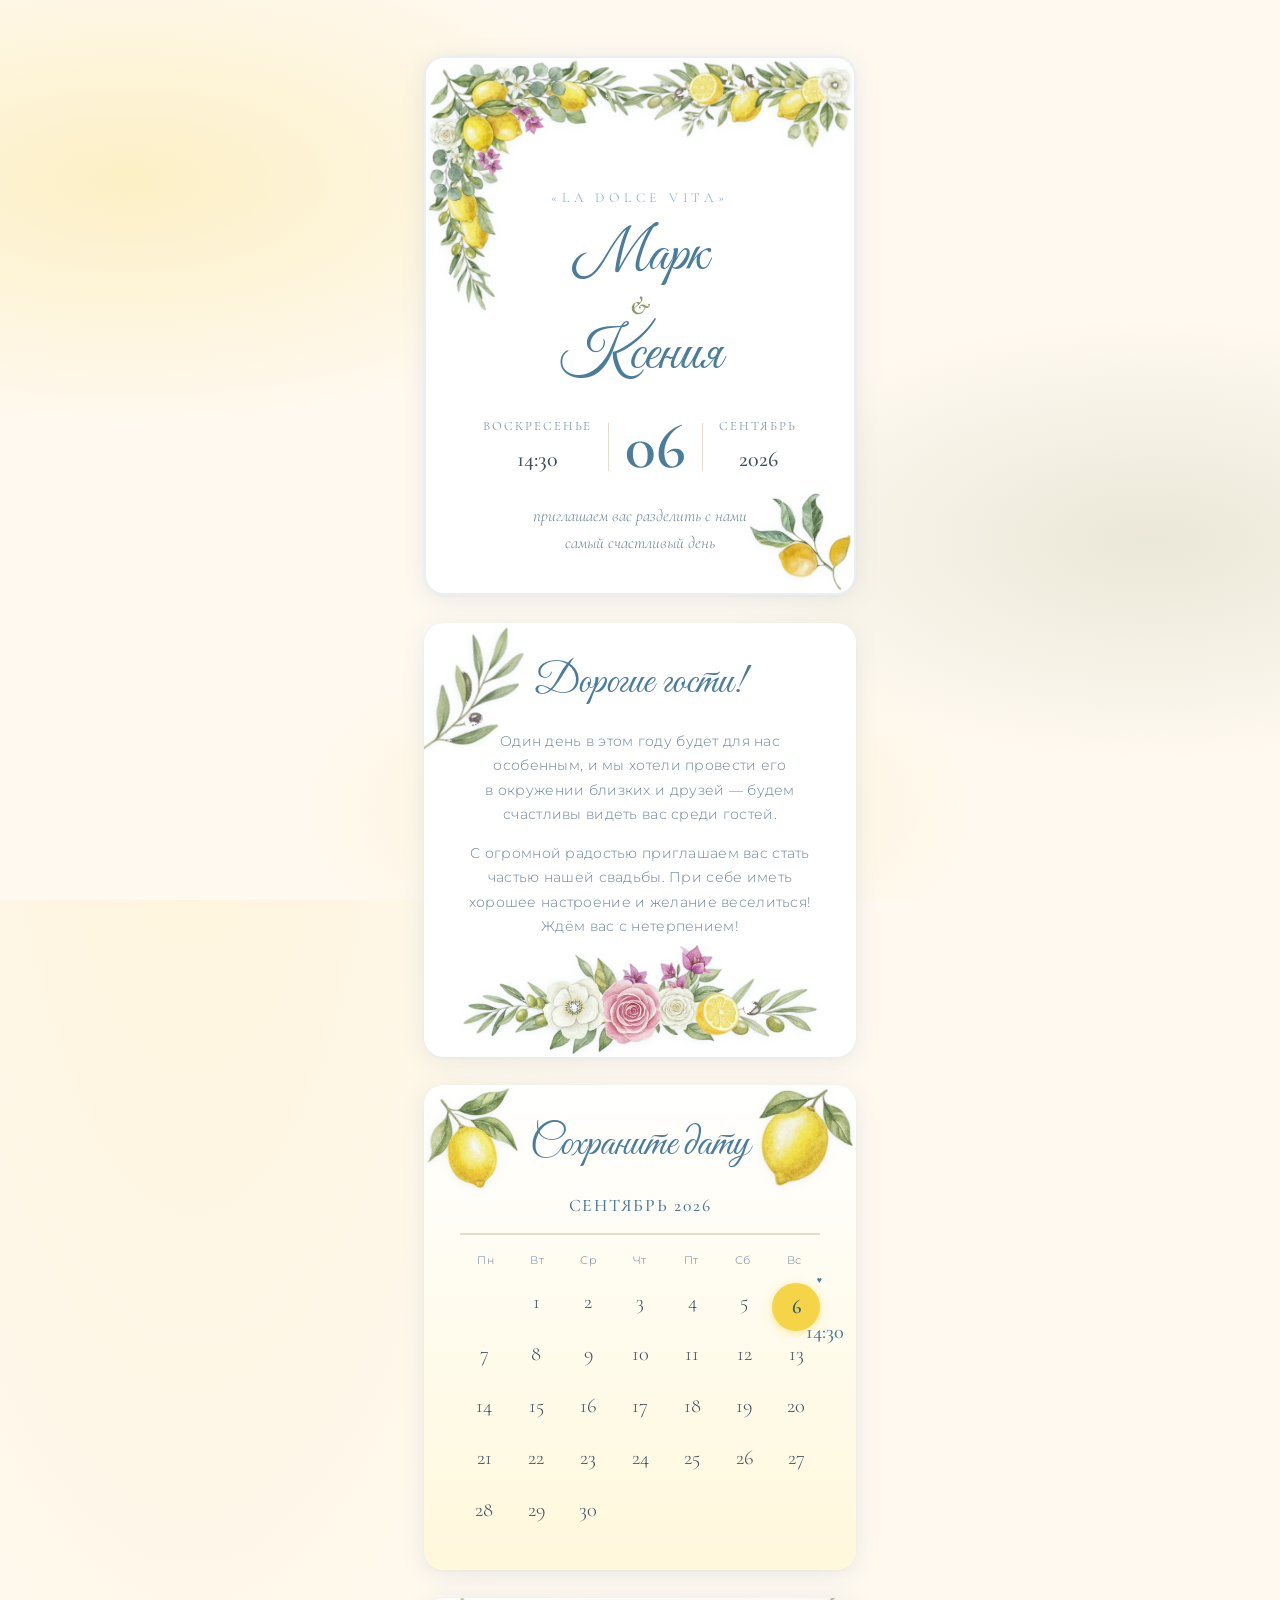
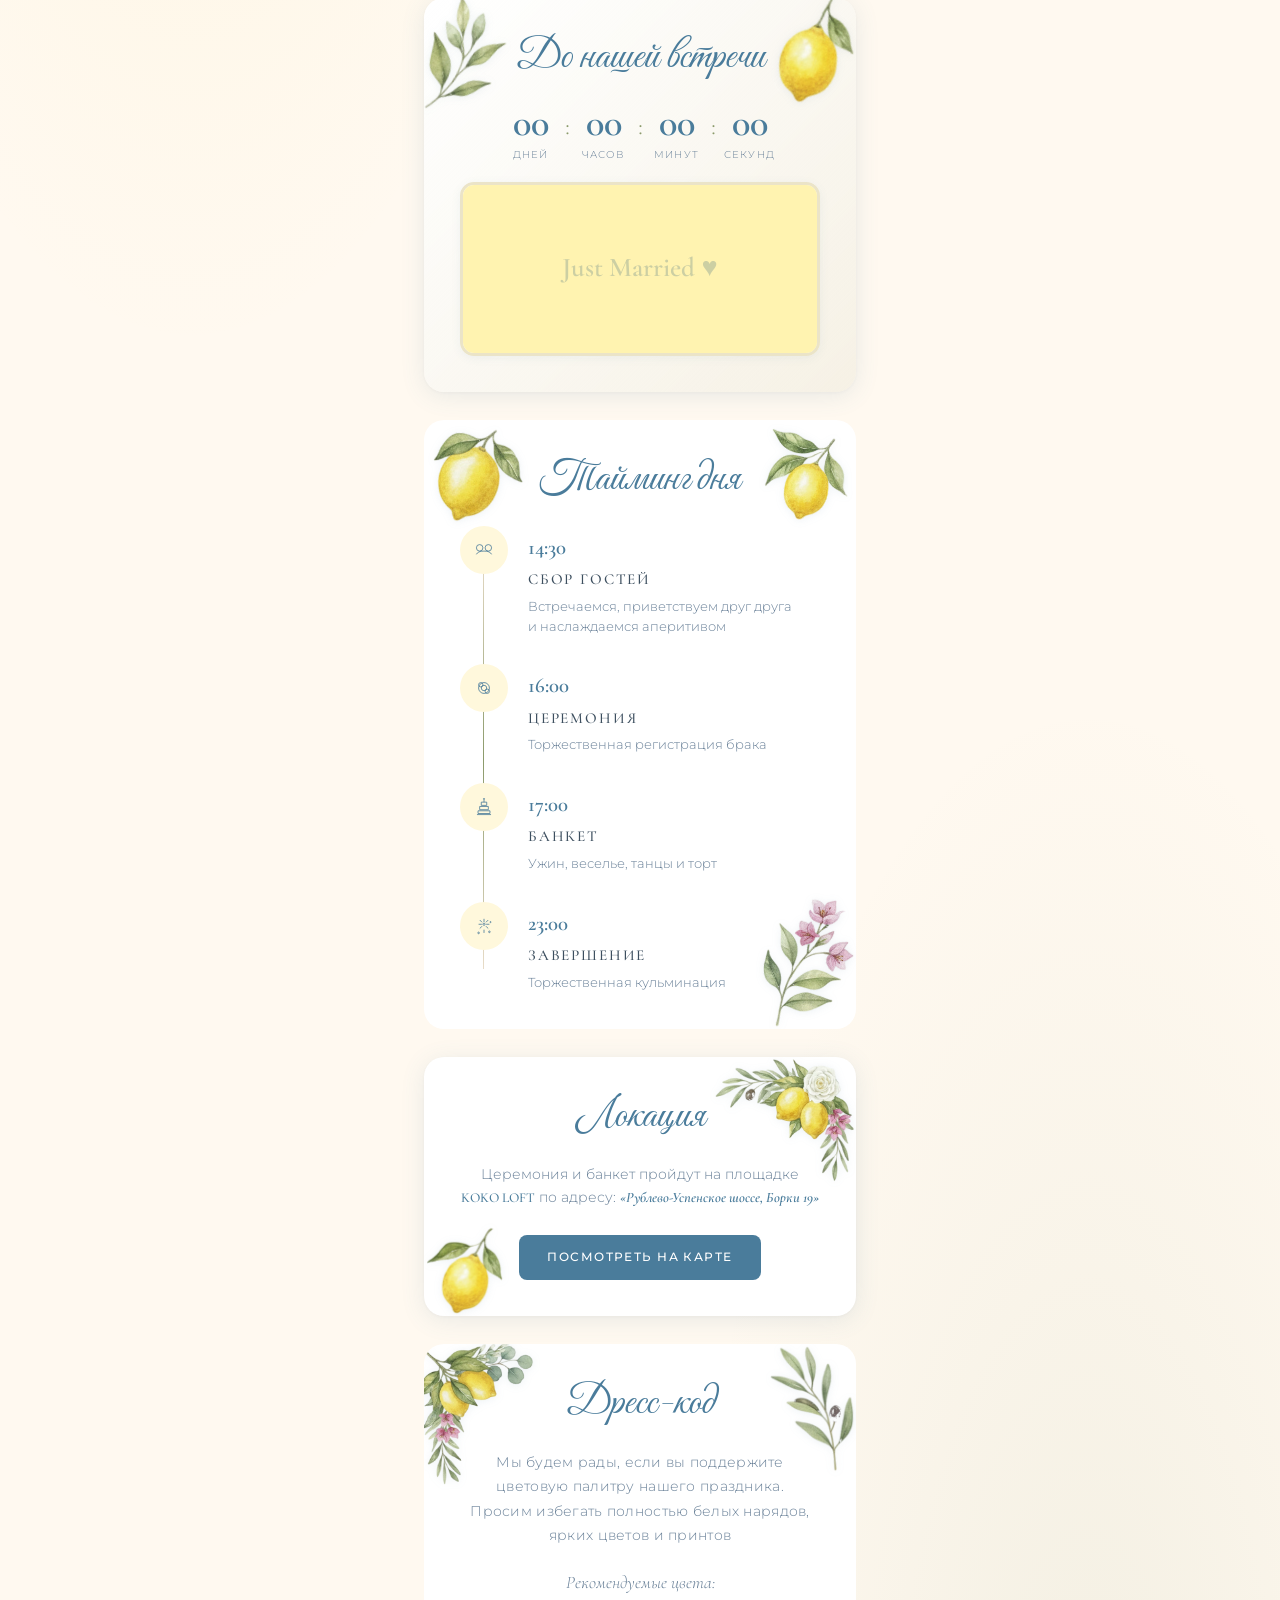
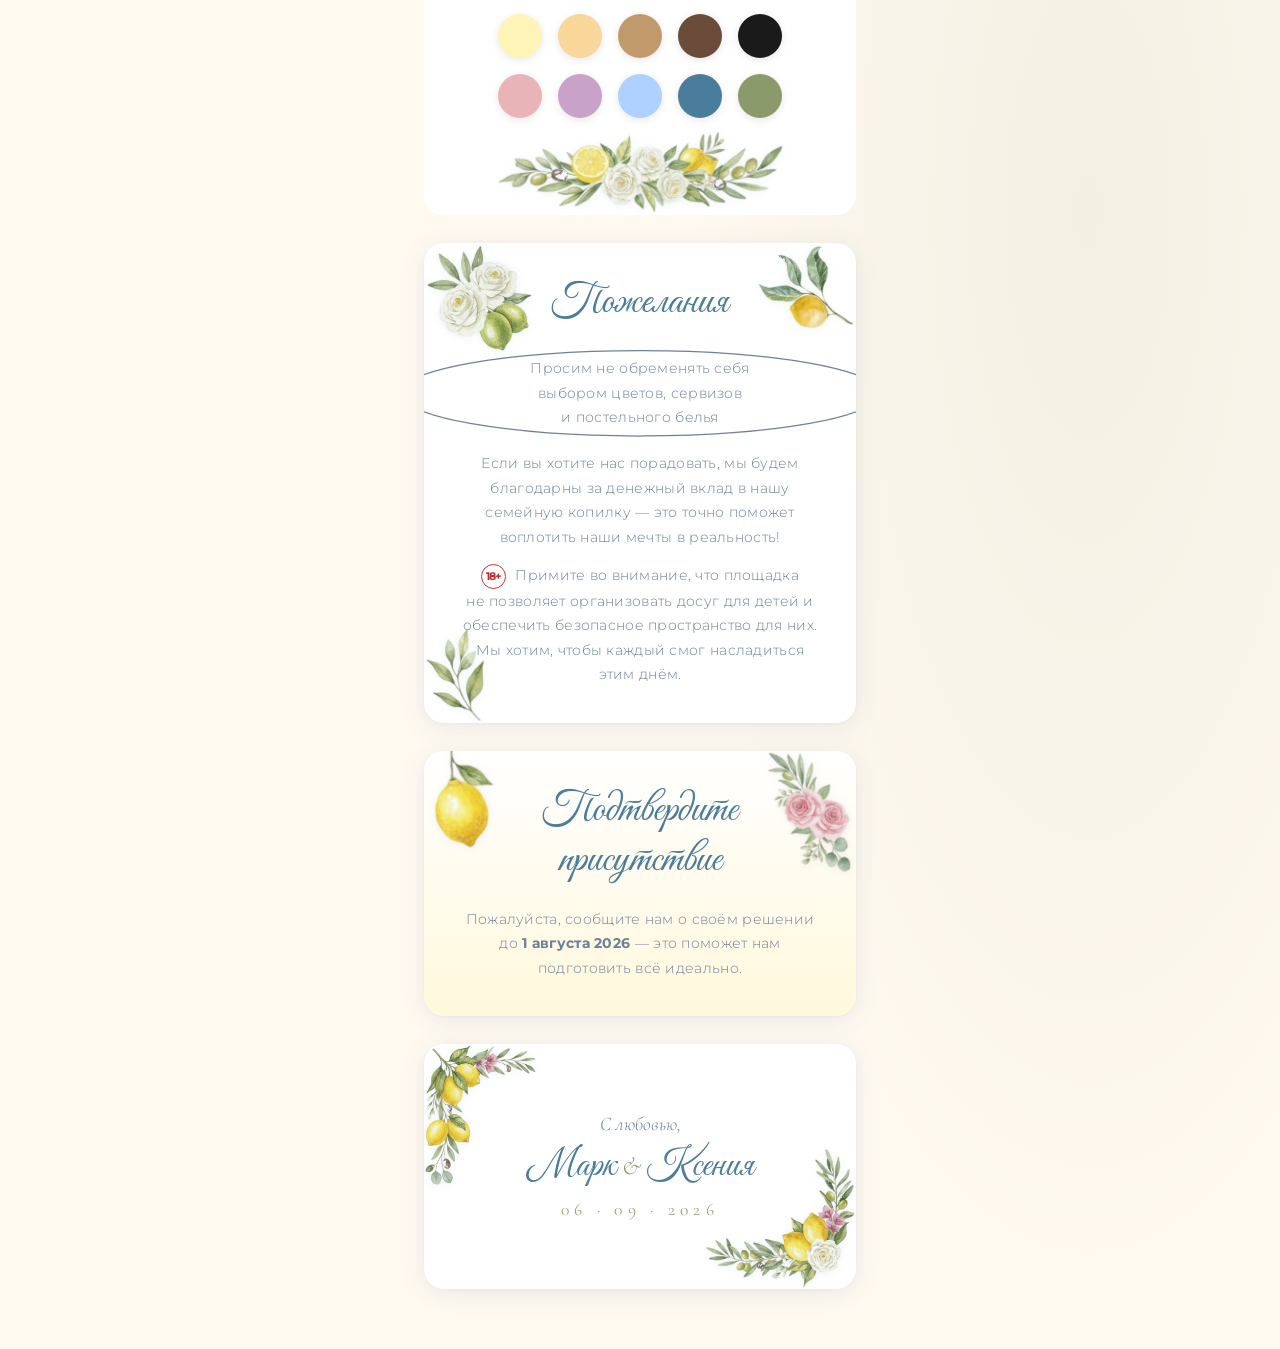
==== commit 5718160e: "update calendar" ====
--- a/index.html
+++ b/index.html
@@ -32,7 +32,7 @@
           <div class="hero__date">
             <div class="hero__date-part">
               <span class="hero__date-label">воскресенье</span>
-              <span class="hero__date-time">15:00</span>
+              <span class="hero__date-time">14:30</span>
             </div>
             <div class="hero__date-divider"></div>
             <div class="hero__date-day">06</div>
--- a/styles.css
+++ b/styles.css
@@ -405,7 +405,8 @@
   align-items: center;
   justify-content: center;
   font-family: var(--font-serif);
-  font-size: 0.85rem;
+  font-size: 1.275rem;
+  line-height: 1;
   color: var(--text);
   border-radius: 50%;
   position: relative;
@@ -418,27 +419,30 @@
   color: var(--blue-dark);
   font-weight: 600;
   box-shadow: 0 2px 8px rgba(245, 213, 71, 0.5);
+  transform: translateY(5px);
 }
 
 .calendar__day--wedding::before {
   content: '14:30';
   position: absolute;
-  bottom: -6px;
-  right: -22px;
-  font-size: 1rem;
+  bottom: -17px;
+  right: -24px;
+  font-size: 1em;
   font-weight: 500;
   line-height: 1;
   white-space: nowrap;
   color: var(--blue);
+  transform: translateY(-5px);
 }
 
 .calendar__day--wedding::after {
   content: '♥';
   position: absolute;
-  top: -6px;
+  top: -1px;
   right: -2px;
   font-size: 0.55rem;
   color: var(--blue);
+  transform: translateY(-5px);
 }
 
 /* ── Countdown ── */
@@ -1102,13 +1106,13 @@
   }
 
   .calendar__day {
-    font-size: 0.78rem;
+    font-size: 1.17rem;
   }
 
   .calendar__day--wedding::before {
-    font-size: 0.72rem;
-    right: -12px;
-    bottom: -4px;
+    font-size: 0.9em;
+    right: -14px;
+    bottom: -16.5px;
   }
 
   .location__brand {
@@ -1202,8 +1206,9 @@
   }
 
   .calendar__day--wedding::before {
-    font-size: 0.65rem;
-    right: -10px;
+    font-size: 0.9em;
+    right: -12px;
+    bottom: -16.5px;
   }
 }
 
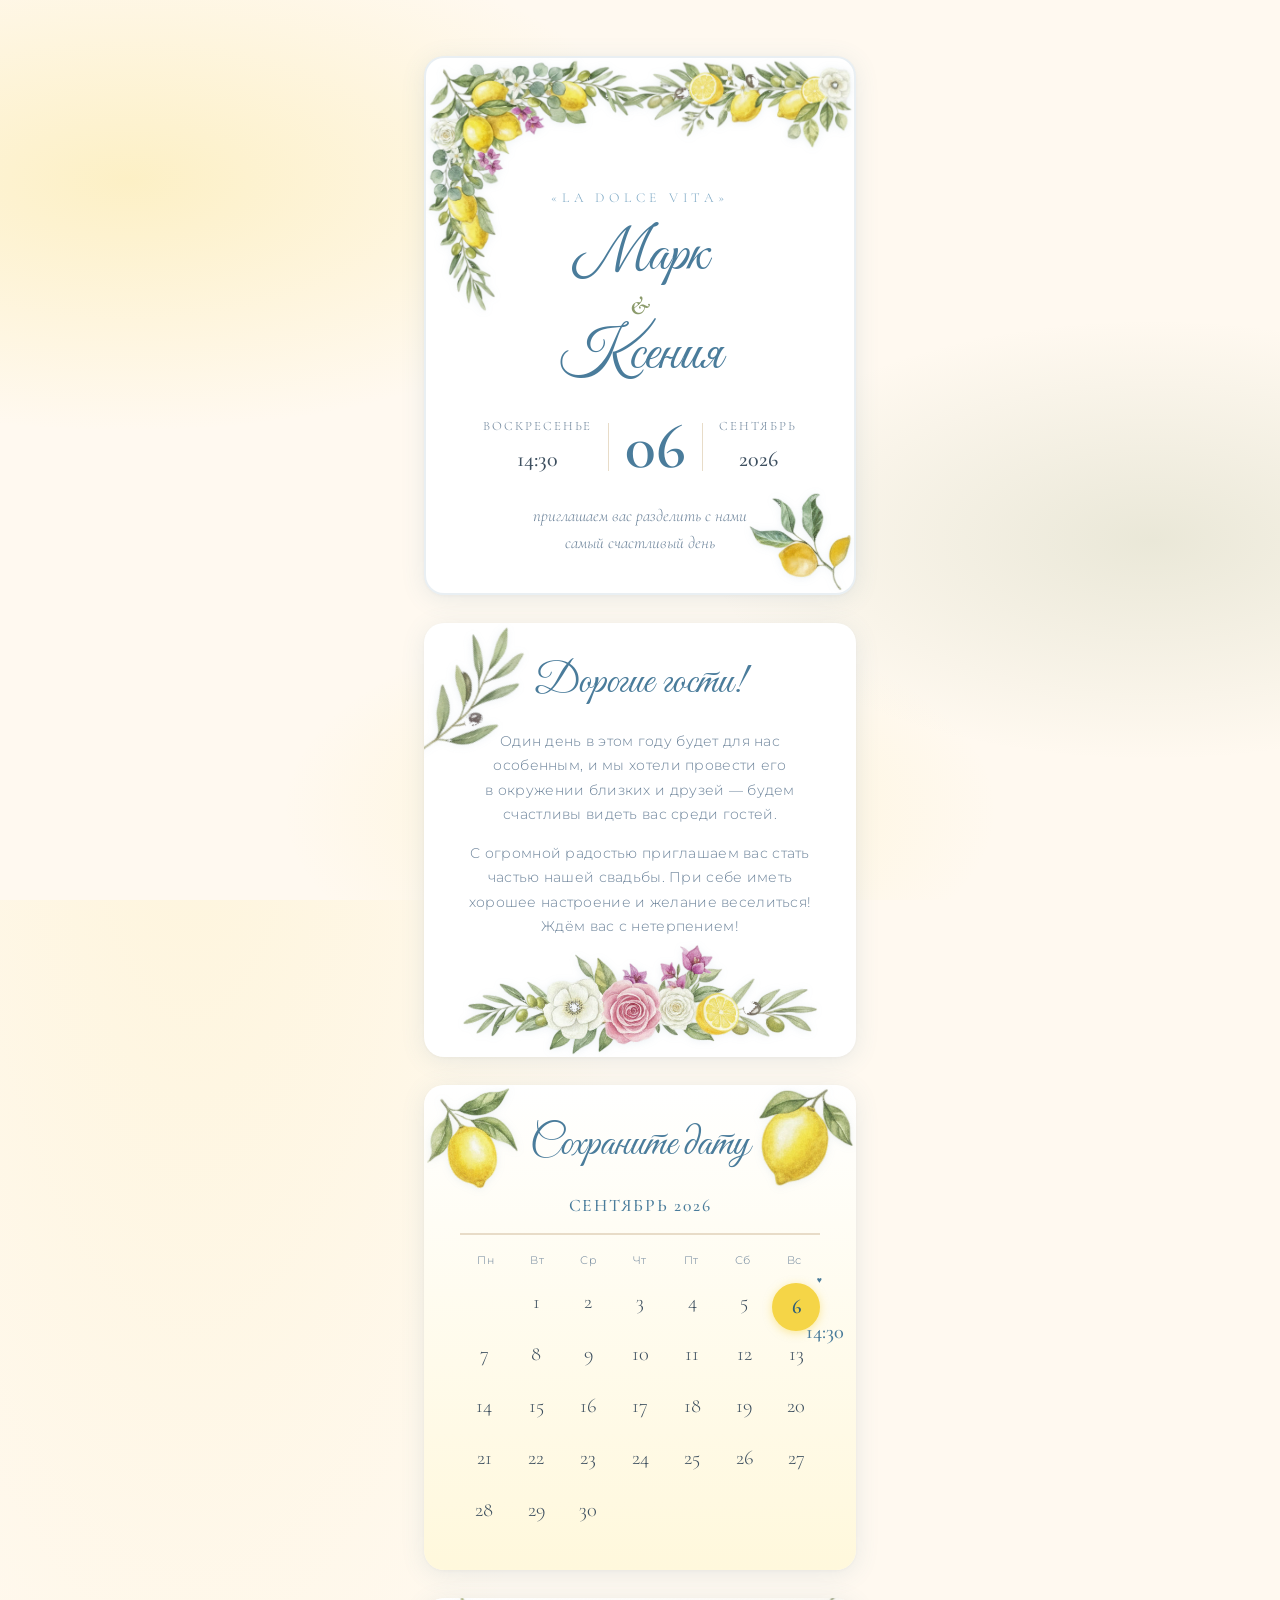
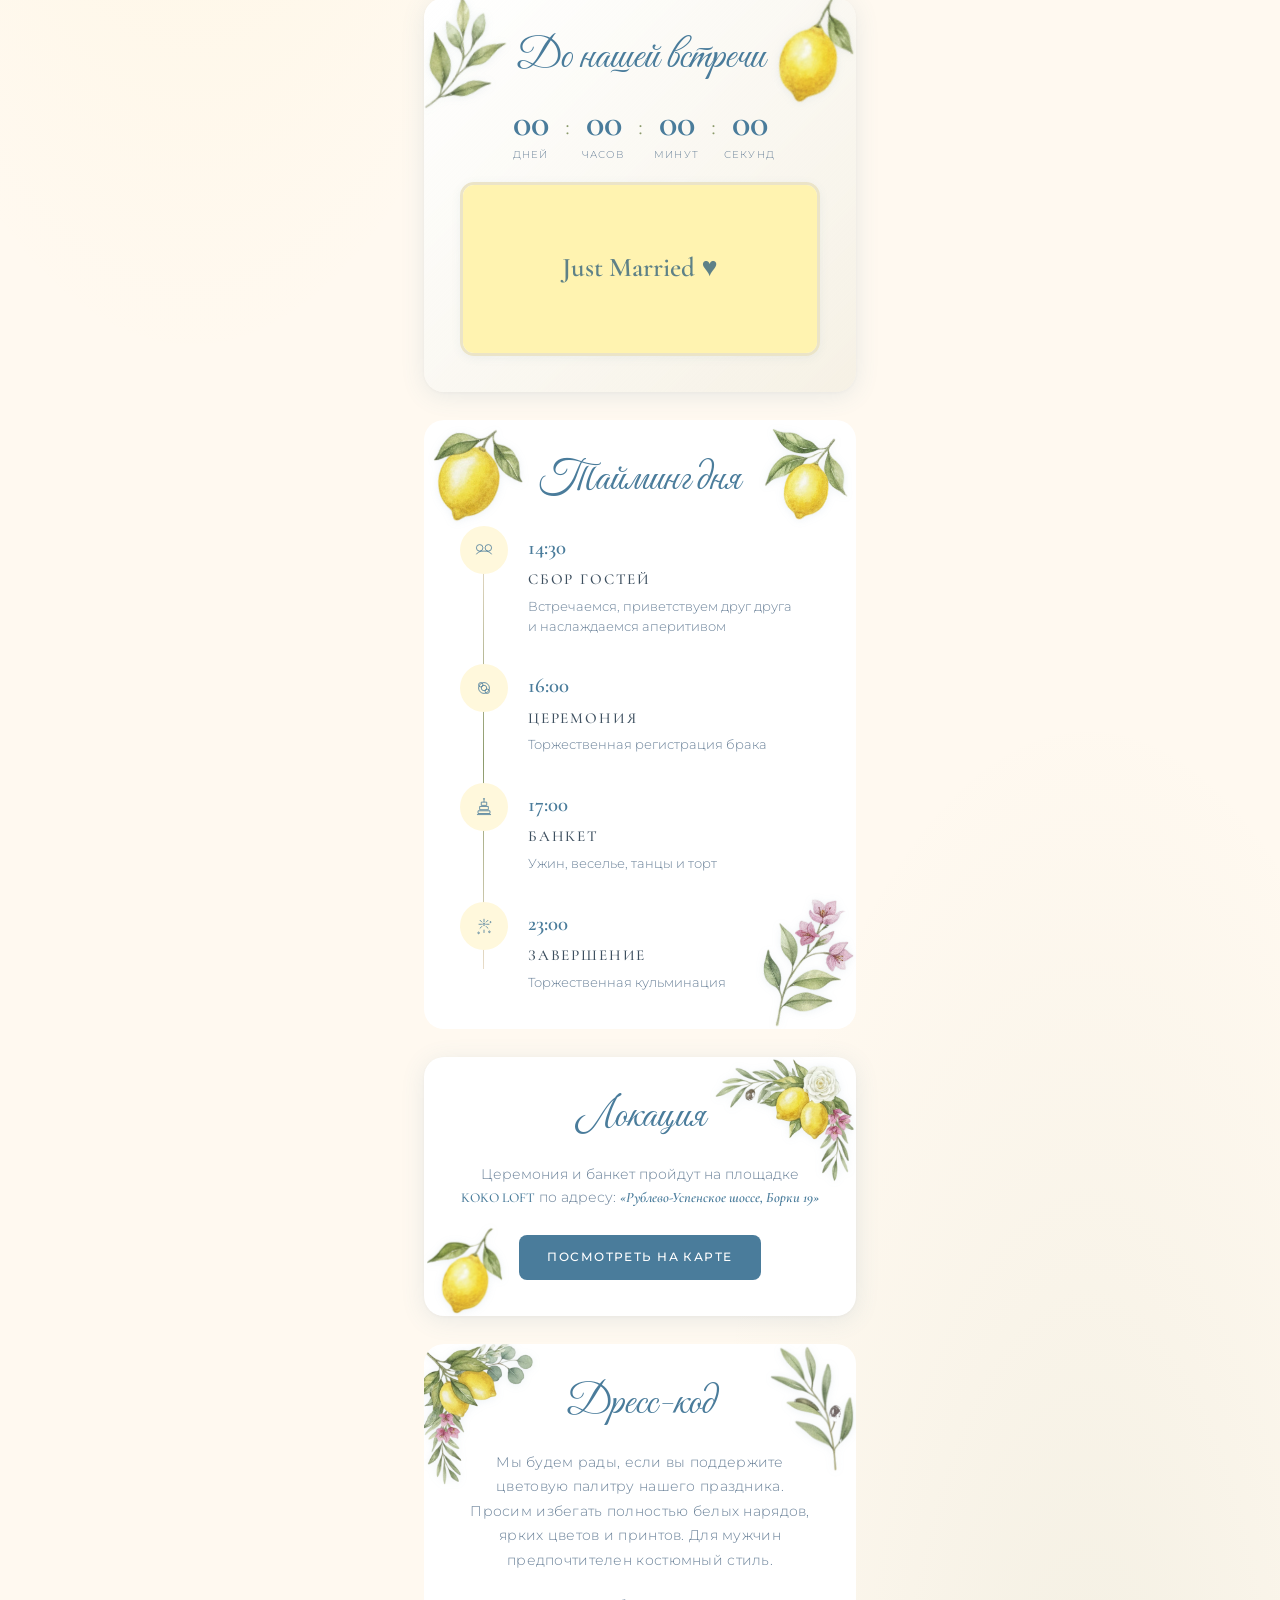
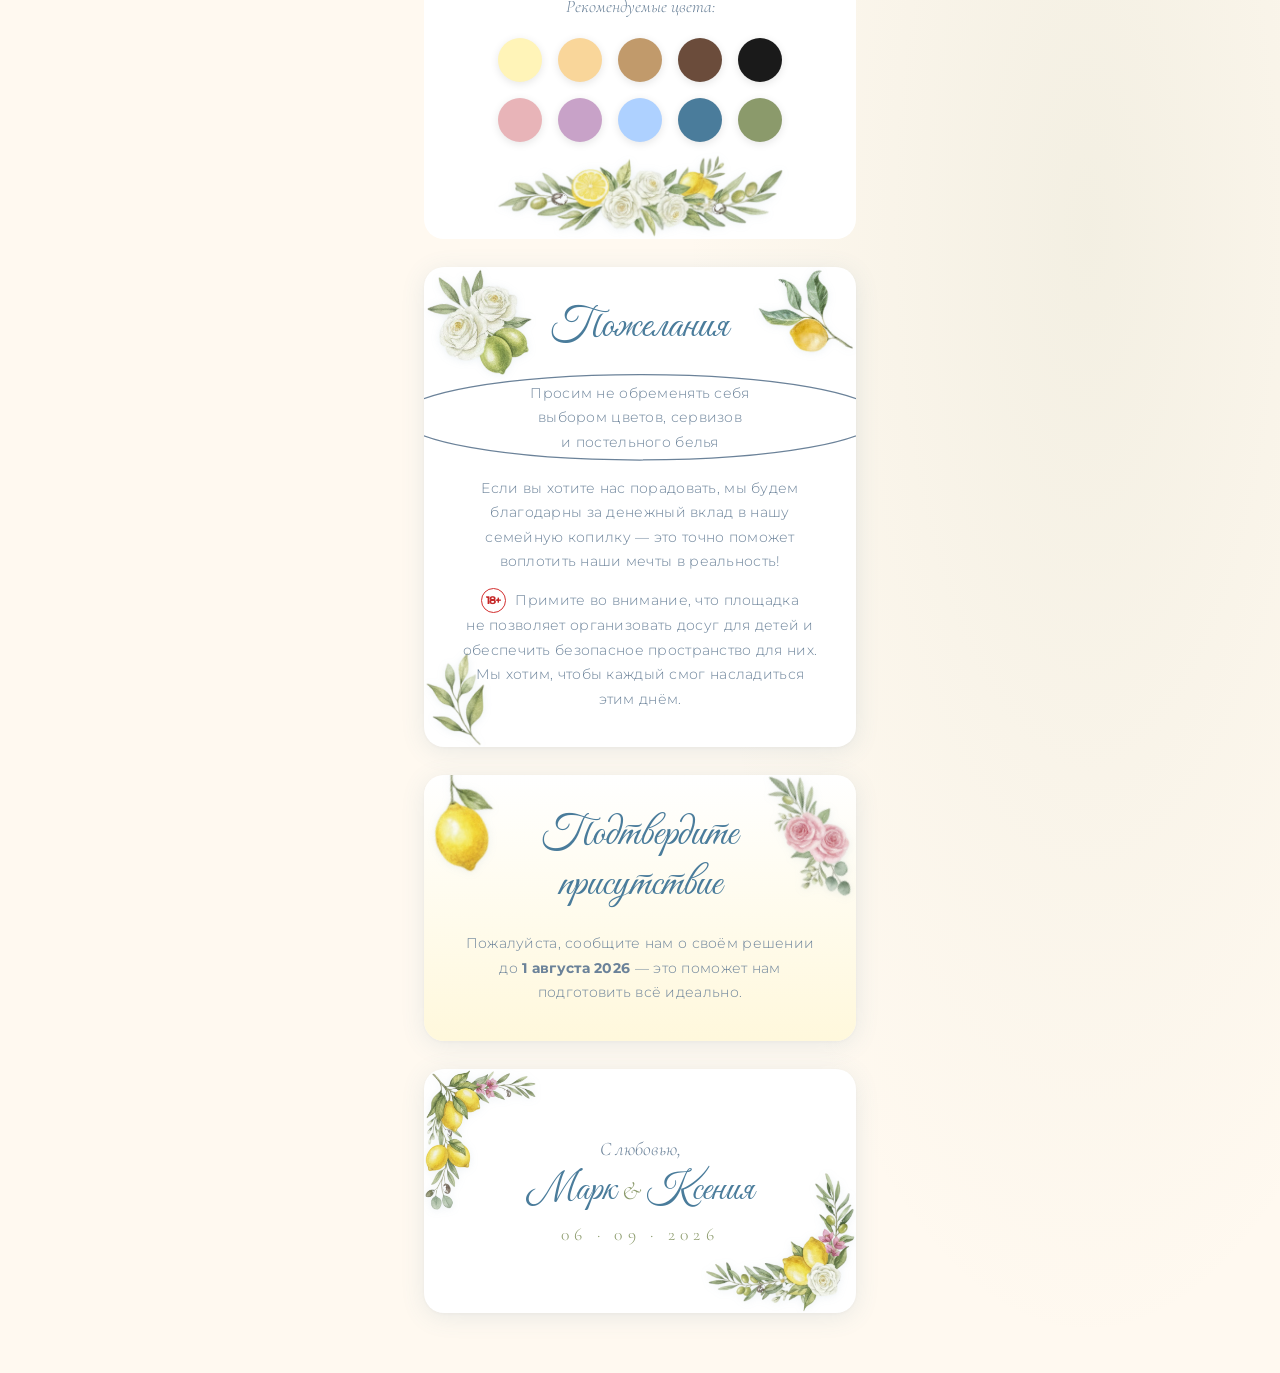
==== commit 8429722c: "updates style" ====
--- a/index.html
+++ b/index.html
@@ -231,7 +231,8 @@
             <h2 class="section-title">Дресс-код</h2>
             <p class="text-body">
               Мы будем рады, если вы поддержите цветовую палитру нашего праздника.
-              Просим&nbsp;избегать полностью белых нарядов, ярких&nbsp;цветов и принтов
+              Просим&nbsp;избегать полностью белых нарядов, ярких&nbsp;цветов и принтов.
+              Для мужчин предпочтителен костюмный стиль.
             </p>
             <p class="dresscode__hint">Рекомендуемые цвета:</p>
             <div class="color-palette">
